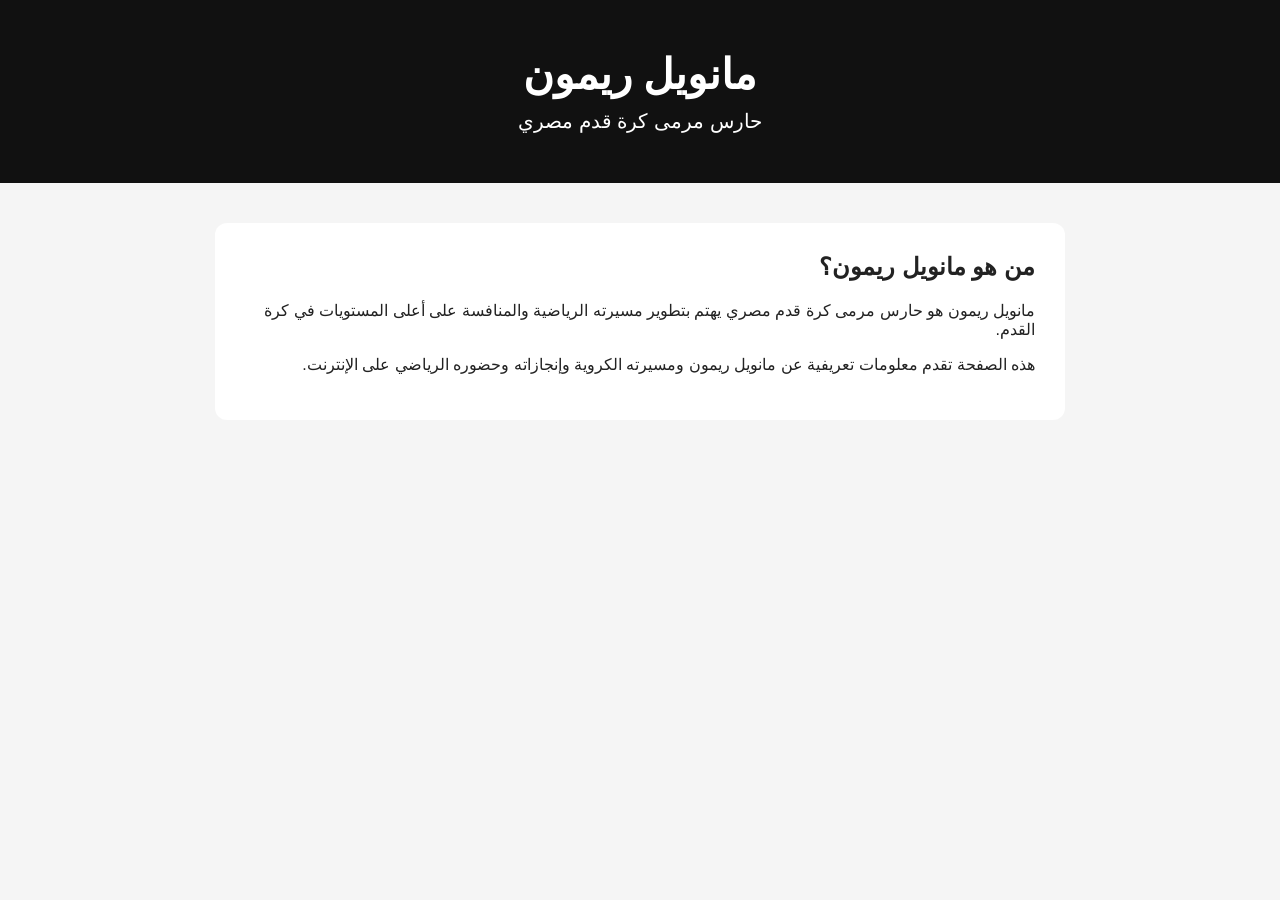
==== ar/index.html @ fa59664c "Create index.html" ====
<!DOCTYPE html>
<html lang="ar" dir="rtl">
<head>
    <meta charset="UTF-8">
    <meta name="viewport" content="width=device-width, initial-scale=1.0">

    <title>مانويل ريمون | حارس مرمى مصري</title>

    <meta name="description" content="مانويل ريمون هو حارس مرمى كرة قدم مصري. تعرف على مسيرته الكروية، إنجازاته، معلوماته وصوره وحسابه الرسمي على Instagram.">

    <link rel="canonical" href="https://footballwiki.github.io/manuel-remon/ar/">

    <link rel="alternate" hreflang="en" href="https://footballwiki.github.io/manuel-remon/">
    <link rel="alternate" hreflang="ar" href="https://footballwiki.github.io/manuel-remon/ar/">
    <link rel="alternate" hreflang="x-default" href="https://footballwiki.github.io/manuel-remon/">

    <meta property="og:title" content="مانويل ريمون | حارس مرمى مصري">
    <meta property="og:description" content="الصفحة الرسمية التعريفية بمانويل ريمون، حارس مرمى كرة قدم مصري.">
    <meta property="og:type" content="profile">
    <meta property="og:url" content="https://footballwiki.github.io/manuel-remon/ar/">

    <script type="application/ld+json">
    {
      "@context": "https://schema.org",
      "@type": "ProfilePage",
      "name": "مانويل ريمون",
      "url": "https://footballwiki.github.io/manuel-remon/ar/",
      "inLanguage": "ar",
      "mainEntity": {
        "@type": "Person",
        "name": "Manuel Remon",
        "alternateName": "مانويل ريمون",
        "jobTitle": "Football Goalkeeper",
        "url": "https://footballwiki.github.io/manuel-remon/",
        "sameAs": [
          "https://www.instagram.com/manuel.remon.1/"
        ]
      }
    }
    </script>

    <style>
        body {
            margin: 0;
            font-family: Arial, sans-serif;
            background: #f5f5f5;
            color: #222;
        }

        header {
            background: #111;
            color: white;
            text-align: center;
            padding: 50px 20px;
        }

        header h1 {
            margin: 0 0 10px;
            font-size: 42px;
        }

        header p {
            margin: 0;
            font-size: 20px;
        }

        main {
            max-width: 850px;
            margin: 40px auto;
            padding: 0 20px;
        }

        section {
            background: white;
            padding: 30px;
            margin-bottom: 25px;
            border-radius: 12px;
        }

        h2 {
            margin-top: 0;
        }

        a {
            color: #0066cc;
            text-decoration: none;
        }

        a:hover {
            text-decoration: underline;
        }

        .instagram {
            display: inline-block;
            margin-top: 10px;
            padding: 12px 20px;
            background: #111;
            color: white;
            border-radius: 8px;
        }

        footer {
            text-align: center;
            padding: 30px;
            color: #666;
        }
    </style>
</head>

<body>

<header>
    <h1>مانويل ريمون</h1>
    <p>حارس مرمى كرة قدم مصري</p>
</header>

<main>

    <section>
        <h2>من هو مانويل ريمون؟</h2>

        <p>
            مانويل ريمون هو حارس مرمى كرة قدم مصري يهتم بتطوير مسيرته
            الرياضية والمنافسة على أعلى المستويات في كرة القدم.
        </p>

        <p>
            هذه الصفحة تقدم معلومات تعريفية عن مانويل ريمون ومسيرته
            الكروية وإنجازاته وحضوره الرياضي على الإنترنت.
      </p>
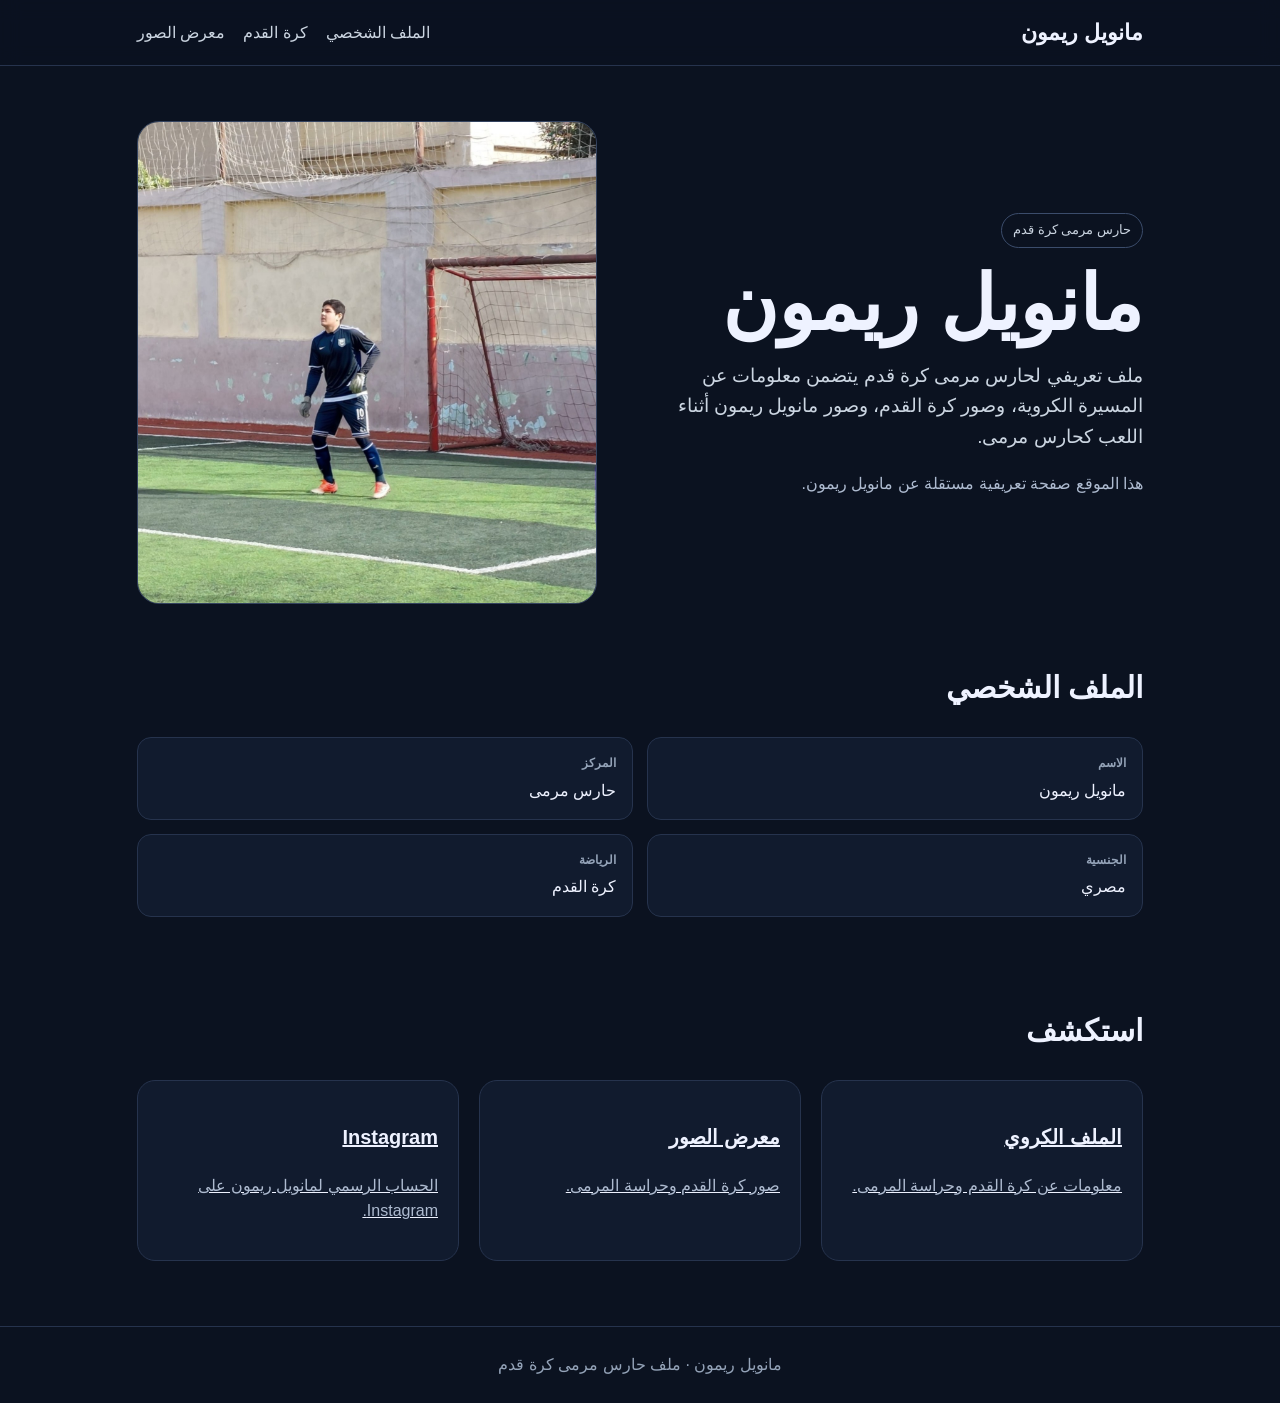
==== commit 755c7749: "Update index.html" ====
--- a/ar/index.html
+++ b/ar/index.html
@@ -1,130 +1,166 @@
-<!DOCTYPE html>
+<!doctype html>
 <html lang="ar" dir="rtl">
 <head>
-    <meta charset="UTF-8">
-    <meta name="viewport" content="width=device-width, initial-scale=1.0">
+<meta charset="utf-8">
+<meta name="viewport" content="width=device-width,initial-scale=1">
 
-    <title>مانويل ريمون | حارس مرمى مصري</title>
+<title>مانويل ريمون | حارس مرمى كرة قدم مصري</title>
 
-    <meta name="description" content="مانويل ريمون هو حارس مرمى كرة قدم مصري. تعرف على مسيرته الكروية، إنجازاته، معلوماته وصوره وحسابه الرسمي على Instagram.">
+<meta name="description" content="مانويل ريمون حارس مرمى كرة قدم مصري. تعرف على ملفه الكروي، مسيرته، معلوماته وصوره.">
 
-    <link rel="canonical" href="https://footballwiki.github.io/manuel-remon/ar/">
+<link rel="canonical" href="https://footballwiki.github.io/manuel-remon/ar/">
 
-    <link rel="alternate" hreflang="en" href="https://footballwiki.github.io/manuel-remon/">
-    <link rel="alternate" hreflang="ar" href="https://footballwiki.github.io/manuel-remon/ar/">
-    <link rel="alternate" hreflang="x-default" href="https://footballwiki.github.io/manuel-remon/">
+<link rel="alternate" hreflang="en" href="https://footballwiki.github.io/manuel-remon/">
+<link rel="alternate" hreflang="ar" href="https://footballwiki.github.io/manuel-remon/ar/">
+<link rel="alternate" hreflang="x-default" href="https://footballwiki.github.io/manuel-remon/">
 
-    <meta property="og:title" content="مانويل ريمون | حارس مرمى مصري">
-    <meta property="og:description" content="الصفحة الرسمية التعريفية بمانويل ريمون، حارس مرمى كرة قدم مصري.">
-    <meta property="og:type" content="profile">
-    <meta property="og:url" content="https://footballwiki.github.io/manuel-remon/ar/">
+<meta property="og:type" content="profile">
+<meta property="og:title" content="مانويل ريمون | حارس مرمى كرة قدم مصري">
+<meta property="og:description" content="ملف مانويل ريمون، حارس مرمى كرة قدم مصري، مع معلومات كروية وصور.">
+<meta property="og:image" content="https://footballwiki.github.io/manuel-remon/assets/manuel-remon-goalkeeper.jpg">
+<meta property="og:url" content="https://footballwiki.github.io/manuel-remon/ar/">
 
-    <script type="application/ld+json">
-    {
-      "@context": "https://schema.org",
-      "@type": "ProfilePage",
-      "name": "مانويل ريمون",
-      "url": "https://footballwiki.github.io/manuel-remon/ar/",
-      "inLanguage": "ar",
-      "mainEntity": {
-        "@type": "Person",
-        "name": "Manuel Remon",
-        "alternateName": "مانويل ريمون",
-        "jobTitle": "Football Goalkeeper",
-        "url": "https://footballwiki.github.io/manuel-remon/",
-        "sameAs": [
-          "https://www.instagram.com/manuel.remon.1/"
-        ]
-      }
-    }
-    </script>
+<meta name="twitter:card" content="summary_large_image">
 
-    <style>
-        body {
-            margin: 0;
-            font-family: Arial, sans-serif;
-            background: #f5f5f5;
-            color: #222;
-        }
-
-        header {
-            background: #111;
-            color: white;
-            text-align: center;
-            padding: 50px 20px;
-        }
-
-        header h1 {
-            margin: 0 0 10px;
-            font-size: 42px;
-        }
-
-        header p {
-            margin: 0;
-            font-size: 20px;
-        }
-
-        main {
-            max-width: 850px;
-            margin: 40px auto;
-            padding: 0 20px;
-        }
-
-        section {
-            background: white;
-            padding: 30px;
-            margin-bottom: 25px;
-            border-radius: 12px;
-        }
-
-        h2 {
-            margin-top: 0;
-        }
-
-        a {
-            color: #0066cc;
-            text-decoration: none;
-        }
-
-        a:hover {
-            text-decoration: underline;
-        }
-
-        .instagram {
-            display: inline-block;
-            margin-top: 10px;
-            padding: 12px 20px;
-            background: #111;
-            color: white;
-            border-radius: 8px;
-        }
-
-        footer {
-            text-align: center;
-            padding: 30px;
-            color: #666;
-        }
-    </style>
+<link rel="stylesheet" href="../style.css">
 </head>
 
 <body>
 
-<header>
-    <h1>مانويل ريمون</h1>
-    <p>حارس مرمى كرة قدم مصري</p>
-</header>
+<nav class="nav">
+<div class="nav-inner">
+
+<a class="logo" href="index.html">مانويل ريمون</a>
+
+<div class="links">
+<a href="index.html">الملف الشخصي</a>
+<a href="../football.html">كرة القدم</a>
+<a href="../gallery.html">معرض الصور</a>
+</div>
+
+</div>
+</nav>
 
 <main>
 
-    <section>
-        <h2>من هو مانويل ريمون؟</h2>
+<section class="hero">
 
-        <p>
-            مانويل ريمون هو حارس مرمى كرة قدم مصري يهتم بتطوير مسيرته
-            الرياضية والمنافسة على أعلى المستويات في كرة القدم.
-        </p>
+<div>
 
-        <p>
-            هذه الصفحة تقدم معلومات تعريفية عن مانويل ريمون ومسيرته
-            الكروية وإنجازاته وحضوره الرياضي على الإنترنت.
-      </p>
+<span class="badge">حارس مرمى كرة قدم</span>
+
+<h1>مانويل ريمون</h1>
+
+<p class="lead">
+ملف تعريفي لحارس مرمى كرة قدم يتضمن معلومات عن المسيرة الكروية،
+وصور كرة القدم، وصور مانويل ريمون أثناء اللعب كحارس مرمى.
+</p>
+
+<p class="meta">
+هذا الموقع صفحة تعريفية مستقلة عن مانويل ريمون.
+</p>
+
+</div>
+
+<img
+class="hero-img"
+src="../assets/manuel-remon-goalkeeper.jpg"
+alt="مانويل ريمون أثناء اللعب كحارس مرمى كرة قدم"
+>
+
+</section>
+
+
+<section class="container">
+
+<h2>الملف الشخصي</h2>
+
+<div class="facts">
+
+<div class="fact">
+<b>الاسم</b>
+مانويل ريمون
+</div>
+
+<div class="fact">
+<b>المركز</b>
+حارس مرمى
+</div>
+
+<div class="fact">
+<b>الجنسية</b>
+مصري
+</div>
+
+<div class="fact">
+<b>الرياضة</b>
+كرة القدم
+</div>
+
+</div>
+
+</section>
+
+
+<section class="container">
+
+<h2>استكشف</h2>
+
+<div class="grid">
+
+<a class="card" href="../football.html">
+<h3>الملف الكروي</h3>
+<p class="meta">معلومات عن كرة القدم وحراسة المرمى.</p>
+</a>
+
+<a class="card" href="../gallery.html">
+<h3>معرض الصور</h3>
+<p class="meta">صور كرة القدم وحراسة المرمى.</p>
+</a>
+
+<a
+class="card"
+href="https://www.instagram.com/manuel.remon.1/"
+target="_blank"
+rel="noopener"
+>
+<h3>Instagram</h3>
+<p class="meta">الحساب الرسمي لمانويل ريمون على Instagram.</p>
+</a>
+
+</div>
+
+</section>
+
+</main>
+
+
+<script type="application/ld+json">
+{
+  "@context": "https://schema.org",
+  "@type": "ProfilePage",
+  "name": "مانويل ريمون",
+  "url": "https://footballwiki.github.io/manuel-remon/ar/",
+  "inLanguage": "ar",
+  "mainEntity": {
+    "@type": "Person",
+    "name": "Manuel Remon",
+    "alternateName": "مانويل ريمون",
+    "jobTitle": "Football goalkeeper",
+    "nationality": "Egyptian",
+    "image": "https://footballwiki.github.io/manuel-remon/assets/manuel-remon-goalkeeper.jpg",
+    "url": "https://footballwiki.github.io/manuel-remon/",
+    "sameAs": [
+      "https://www.instagram.com/manuel.remon.1/"
+    ]
+  }
+}
+</script>
+
+
+<footer>
+مانويل ريمون · ملف حارس مرمى كرة قدم
+</footer>
+
+</body>
+    </html>
--- a/style.css
+++ b/style.css
@@ -0,0 +1,14 @@
+
+*{box-sizing:border-box}body{margin:0;font-family:Arial,Helvetica,sans-serif;background:#0b1220;color:#eef2ff;line-height:1.6}
+a{color:inherit}.nav{position:sticky;top:0;background:rgba(11,18,32,.94);backdrop-filter:blur(10px);border-bottom:1px solid #26334d;z-index:5}
+.nav-inner{max-width:1050px;margin:auto;padding:15px 22px;display:flex;justify-content:space-between;align-items:center;gap:20px}
+.logo{font-size:22px;font-weight:800;text-decoration:none}.links{display:flex;gap:18px;flex-wrap:wrap}.links a{text-decoration:none;color:#cbd5e1}.links a:hover{color:#fff}
+.hero{max-width:1050px;margin:55px auto 35px;padding:0 22px;display:grid;grid-template-columns:1.05fr .95fr;gap:38px;align-items:center}
+.badge{display:inline-block;padding:6px 11px;border:1px solid #3b4c6b;border-radius:999px;color:#cbd5e1;font-size:13px}
+h1{font-size:clamp(42px,7vw,76px);line-height:1;margin:18px 0 15px}h2{font-size:30px;margin-top:0}h3{font-size:20px}
+.lead{font-size:19px;color:#cbd5e1;max-width:650px}.hero-img{width:100%;border-radius:22px;border:1px solid #34435f;display:block}
+.container{max-width:1050px;margin:auto;padding:25px 22px 65px}.grid{display:grid;grid-template-columns:repeat(3,1fr);gap:20px}
+.card{background:#111b2e;border:1px solid #26334d;border-radius:18px;padding:20px}.card img{width:100%;aspect-ratio:4/3;object-fit:cover;border-radius:12px;margin-bottom:12px}
+.meta{color:#aebbd0}.facts{display:grid;grid-template-columns:repeat(2,1fr);gap:14px}.fact{padding:16px;background:#111b2e;border:1px solid #26334d;border-radius:14px}.fact b{display:block;color:#94a3b8;font-size:12px;text-transform:uppercase;margin-bottom:4px}
+footer{border-top:1px solid #26334d;color:#94a3b8;padding:25px 22px;text-align:center}
+@media(max-width:760px){.hero{grid-template-columns:1fr;margin-top:30px}.grid{grid-template-columns:1fr}.facts{grid-template-columns:1fr}.links{gap:10px;font-size:14px}}
